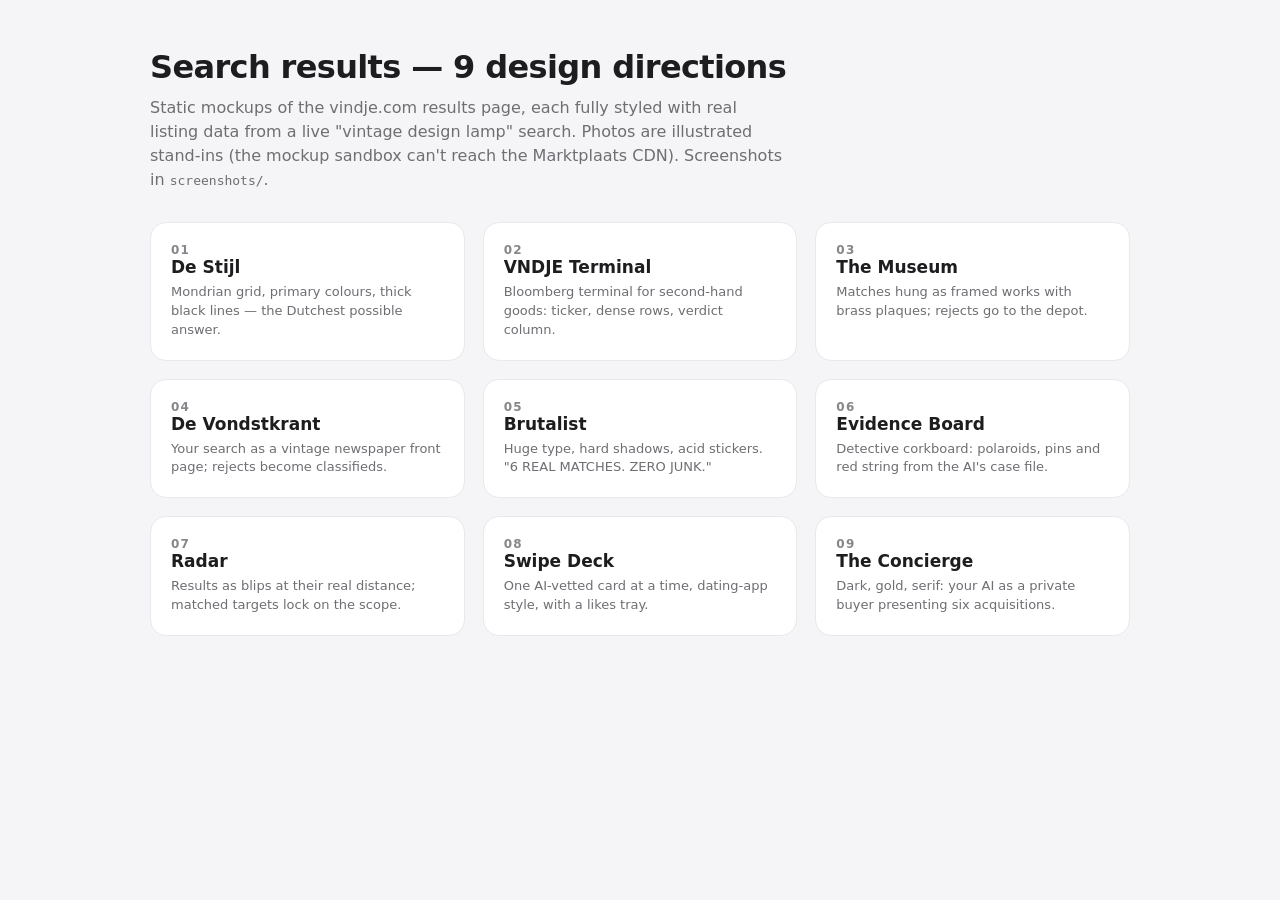
==== design-variations/index.html @ 3bf17e5f "Add 9 search results page design explorations Nine fully-styled static mockups of the vindje.com res" ====
<!doctype html>
<html lang="en">
<head>
<meta charset="utf-8">
<meta name="viewport" content="width=device-width, initial-scale=1">
<title>vindje.com — search results design variations</title>
<style>
  * { box-sizing: border-box; margin: 0; }
  body { font-family: -apple-system, 'Segoe UI', system-ui, sans-serif; background: #f5f5f7;
         color: #1d1d1f; padding: 48px 24px; }
  .wrap { max-width: 980px; margin: 0 auto; }
  h1 { font-size: 32px; letter-spacing: -.02em; }
  p.sub { color: #6e6e73; margin: 10px 0 30px; max-width: 640px; line-height: 1.5; }
  .grid { display: grid; grid-template-columns: repeat(3, 1fr); gap: 18px; }
  a.card { display: block; background: #fff; border-radius: 16px; padding: 20px;
           text-decoration: none; color: inherit; border: 1px solid #e8e8ed;
           transition: box-shadow .15s ease; }
  a.card:hover { box-shadow: 0 10px 30px rgba(0,0,0,.1); }
  a.card b { font-size: 17px; }
  a.card span { display: block; color: #6e6e73; font-size: 13px; margin-top: 6px; line-height: 1.45; }
  .n { color: #86868b; font-size: 12px; font-weight: 700; letter-spacing: .1em; }
</style>
</head>
<body>
<div class="wrap">
  <h1>Search results — 9 design directions</h1>
  <p class="sub">Static mockups of the vindje.com results page, each fully styled with real
  listing data from a live "vintage design lamp" search. Photos are illustrated stand-ins
  (the mockup sandbox can't reach the Marktplaats CDN). Screenshots in <code>screenshots/</code>.</p>
  <div class="grid">
    <a class="card" href="01-de-stijl.html"><div class="n">01</div><b>De Stijl</b><span>Mondrian grid, primary colours, thick black lines — the Dutchest possible answer.</span></a>
    <a class="card" href="02-terminal.html"><div class="n">02</div><b>VNDJE Terminal</b><span>Bloomberg terminal for second-hand goods: ticker, dense rows, verdict column.</span></a>
    <a class="card" href="03-museum.html"><div class="n">03</div><b>The Museum</b><span>Matches hung as framed works with brass plaques; rejects go to the depot.</span></a>
    <a class="card" href="04-newspaper.html"><div class="n">04</div><b>De Vondstkrant</b><span>Your search as a vintage newspaper front page; rejects become classifieds.</span></a>
    <a class="card" href="05-brutalist.html"><div class="n">05</div><b>Brutalist</b><span>Huge type, hard shadows, acid stickers. "6 REAL MATCHES. ZERO JUNK."</span></a>
    <a class="card" href="06-evidence.html"><div class="n">06</div><b>Evidence Board</b><span>Detective corkboard: polaroids, pins and red string from the AI's case file.</span></a>
    <a class="card" href="07-radar.html"><div class="n">07</div><b>Radar</b><span>Results as blips at their real distance; matched targets lock on the scope.</span></a>
    <a class="card" href="08-swipe.html"><div class="n">08</div><b>Swipe Deck</b><span>One AI-vetted card at a time, dating-app style, with a likes tray.</span></a>
    <a class="card" href="09-concierge.html"><div class="n">09</div><b>The Concierge</b><span>Dark, gold, serif: your AI as a private buyer presenting six acquisitions.</span></a>
  </div>
</div>
</body>
</html>
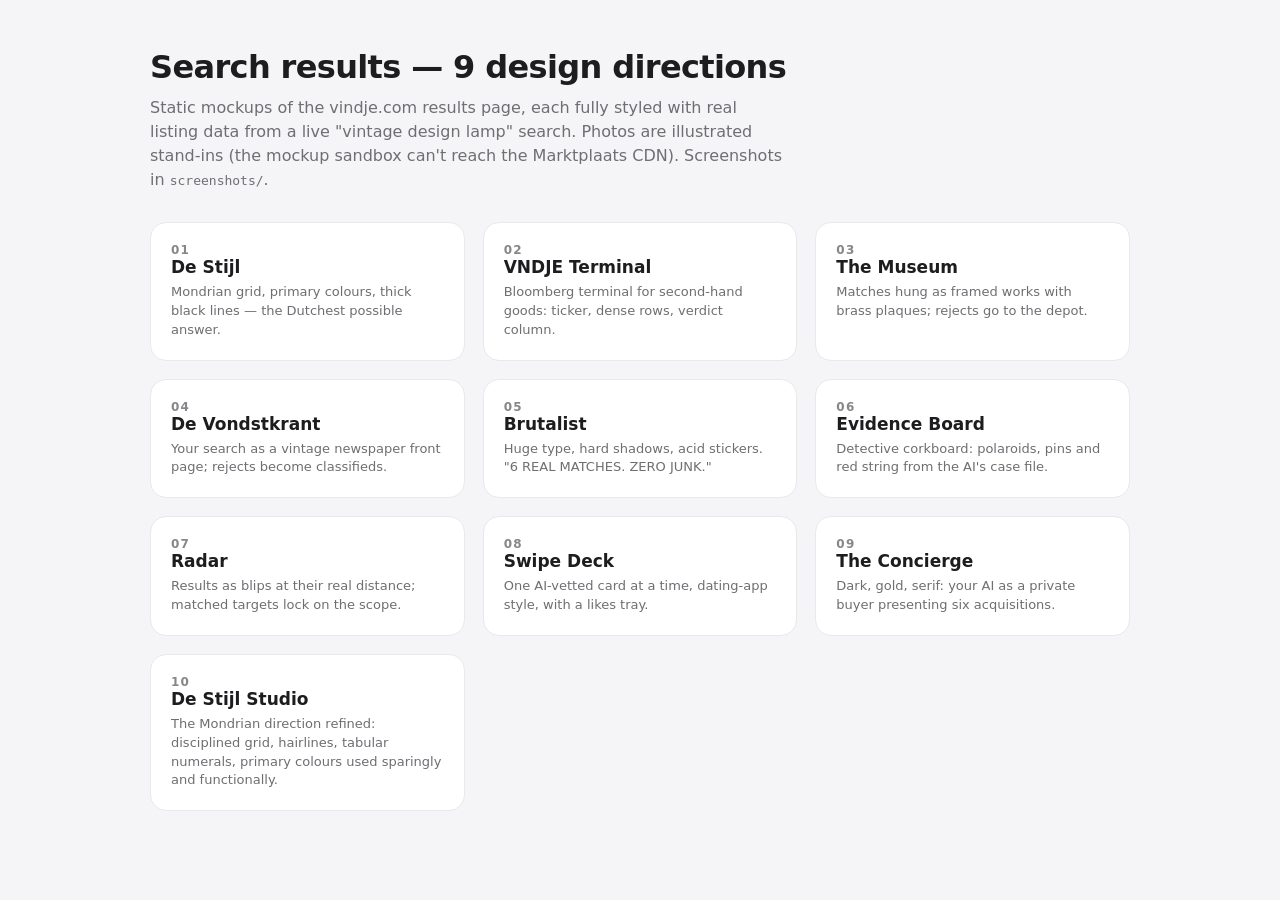
==== commit 32e1bb86: "Refine the De Stijl direction into a clean, production-grade design Variation 10 'De Stijl Studio': " ====
--- a/design-variations/index.html
+++ b/design-variations/index.html
@@ -37,6 +37,7 @@
     <a class="card" href="07-radar.html"><div class="n">07</div><b>Radar</b><span>Results as blips at their real distance; matched targets lock on the scope.</span></a>
     <a class="card" href="08-swipe.html"><div class="n">08</div><b>Swipe Deck</b><span>One AI-vetted card at a time, dating-app style, with a likes tray.</span></a>
     <a class="card" href="09-concierge.html"><div class="n">09</div><b>The Concierge</b><span>Dark, gold, serif: your AI as a private buyer presenting six acquisitions.</span></a>
+    <a class="card" href="10-de-stijl-studio.html"><div class="n">10</div><b>De Stijl Studio</b><span>The Mondrian direction refined: disciplined grid, hairlines, tabular numerals, primary colours used sparingly and functionally.</span></a>
   </div>
 </div>
 </body>
